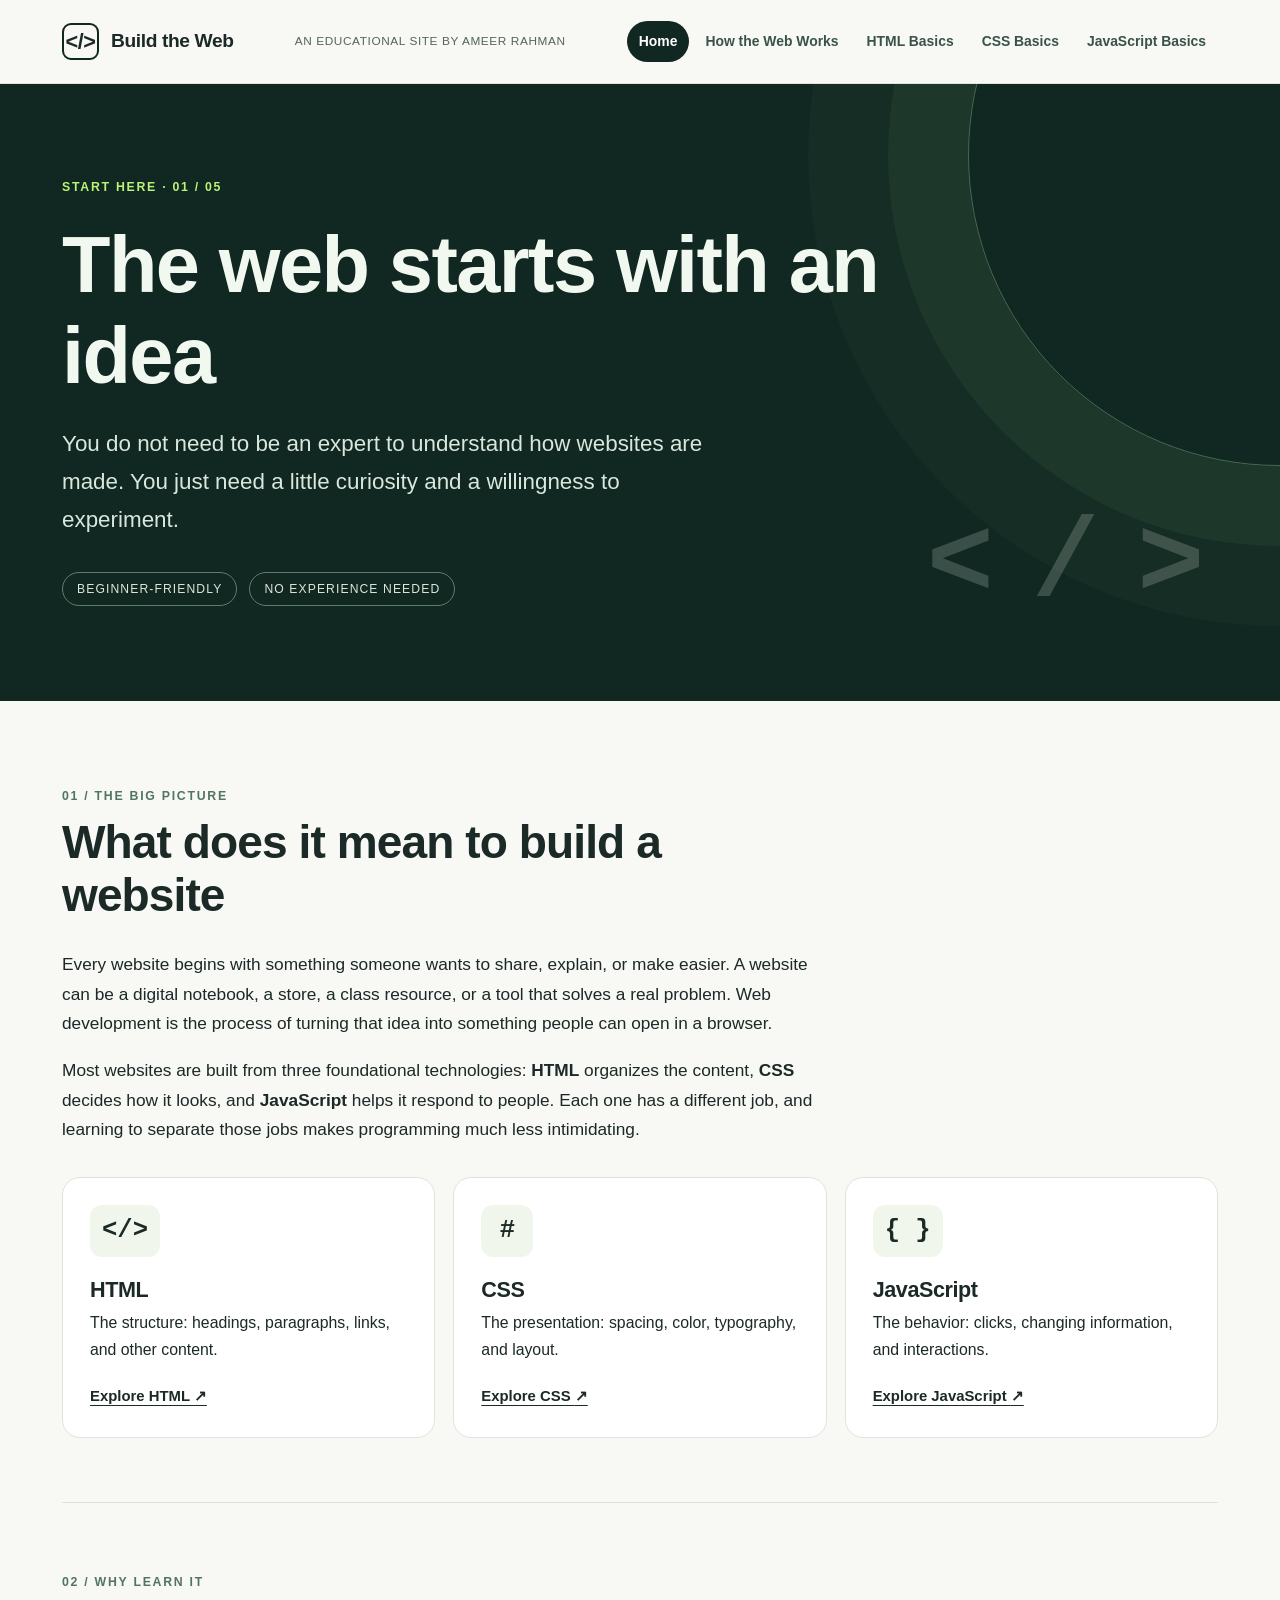
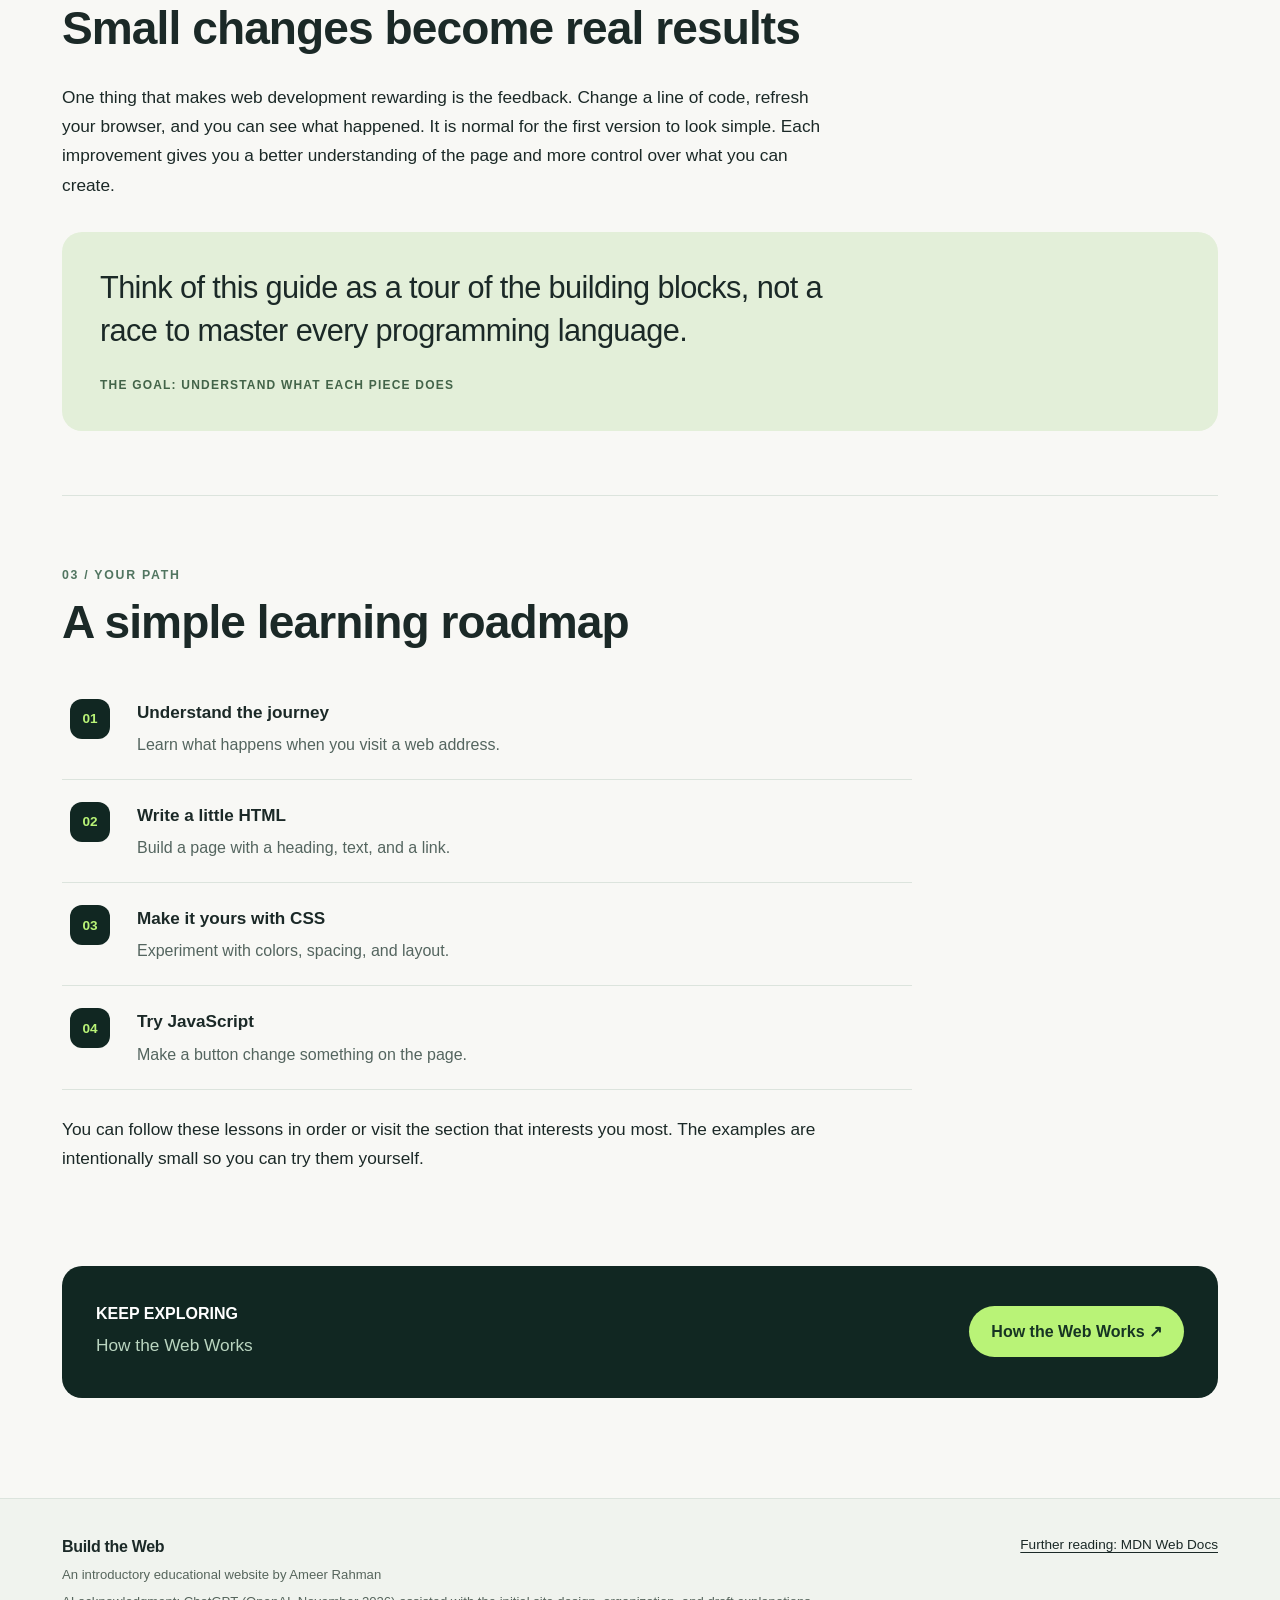
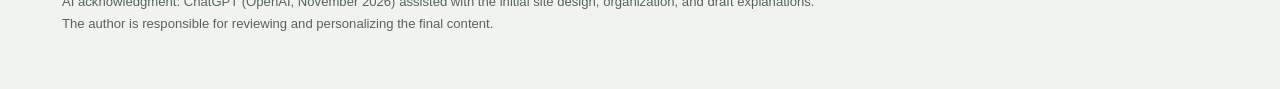
==== index.html @ 8b7e34bf "Initial commit - Website Creator Project" ====
<!doctype html>
<!-- Home page: introduces the site and links to the four lessons. -->
<html lang="en">
  <head>
    <!-- Page information for the browser and search engines. None of this appears on the page. -->
    <meta charset="utf-8">
    <meta name="viewport" content="width=device-width,initial-scale=1">
    <meta name="description" content="Build the Web: an approachable five-page guide to how websites work, HTML, CSS, and JavaScript.">
    <title>Home | Build the Web</title>
    <link rel="stylesheet" href="styles.css">
  </head>
  <body>

    <!--
      Skip link: stays off screen until a keyboard user presses Tab, then lets them jump straight to
      the main content.
    -->
    <a class="skip-link" href="#main">Skip to content</a>

    <!--
      Site header: the logo, author line, and navigation, repeated on every page.
      aria-current="page" marks the page being viewed, and styles.css uses it to highlight that
      link.
    -->
    <header class="site-header">
      <div class="header-inner shell">
        <a class="brand" href="index.html" aria-label="Build the Web, home">
          <span class="brand-mark" aria-hidden="true">&lt;/&gt;</span>
          <span>Build the Web</span>
        </a>
        <span class="byline">An educational site by Ameer Rahman</span>
        <nav aria-label="Main navigation">
          <a href="index.html" aria-current="page">Home</a>
          <a href="how-web-works.html">How the Web Works</a>
          <a href="html.html">HTML Basics</a>
          <a href="css.html">CSS Basics</a>
          <a href="javascript.html">JavaScript Basics</a>
        </nav>
      </div>
    </header>

    <!--
      Hero banner: the large dark area at the top that introduces this page. aria-hidden hides the
      decorative symbol from screen readers.
    -->
    <section class="hero">
      <div class="hero-inner shell">
        <span class="eyebrow">START HERE · 01 / 05</span>
        <h1>The web starts with an idea</h1>
        <p class="hero-lead">
          You do not need to be an expert to understand how websites are made. You just need a
          little curiosity and a willingness to experiment.
        </p>
        <div class="hero-meta">
          <span class="hero-chip">Beginner-friendly</span>
          <span class="hero-chip">No experience needed</span>
        </div>
        <div class="hero-visual" aria-hidden="true">&lt; / &gt;</div>
      </div>
    </section>

    <!--
      Main content. Each section's aria-labelledby points to the id of its heading, so screen
      readers can announce the section's name.
    -->
    <main class="main shell" id="main">

      <!-- Section 01: What does it mean to build a website -->
      <section class="section" aria-labelledby="intro">
        <div class="section-heading">
          <span class="section-number">01 / THE BIG PICTURE</span>
          <h2 id="intro">What does it mean to build a website</h2>
        </div>
        <p>
          Every website begins with something someone wants to share, explain, or make easier. A
          website can be a digital notebook, a store, a class resource, or a tool that solves a real
          problem. Web development is the process of turning that idea into something people can
          open in a browser.
        </p>
        <p>
          Most websites are built from three foundational technologies: <strong>HTML</strong>
          organizes the content, <strong>CSS</strong> decides how it looks, and
          <strong>JavaScript</strong> helps it respond to people. Each one has a different job, and
          learning to separate those jobs makes programming much less intimidating.
        </p>

        <!-- Three cards, one for each technology. styles.css arranges them in a row. -->
        <div class="feature-grid">
          <article class="feature">
            <span class="feature-symbol">&lt;/&gt;</span>
            <h3>HTML</h3>
            <p>The structure: headings, paragraphs, links, and other content.</p>
            <a href="html.html">Explore HTML <span aria-hidden="true">↗</span></a>
          </article>
          <article class="feature">
            <span class="feature-symbol">#</span>
            <h3>CSS</h3>
            <p>The presentation: spacing, color, typography, and layout.</p>
            <a href="css.html">Explore CSS <span aria-hidden="true">↗</span></a>
          </article>
          <article class="feature">
            <span class="feature-symbol">{ }</span>
            <h3>JavaScript</h3>
            <p>The behavior: clicks, changing information, and interactions.</p>
            <a href="javascript.html">Explore JavaScript <span aria-hidden="true">↗</span></a>
          </article>
        </div>
      </section>

      <!-- Section 02: Small changes become real results -->
      <section class="section" aria-labelledby="why">
        <div class="section-heading">
          <span class="section-number">02 / WHY LEARN IT</span>
          <h2 id="why">Small changes become real results</h2>
        </div>
        <p>
          One thing that makes web development rewarding is the feedback. Change a line of code,
          refresh your browser, and you can see what happened. It is normal for the first version to
          look simple. Each improvement gives you a better understanding of the page and more
          control over what you can create.
        </p>

        <!-- Highlighted quote. -->
        <div class="quote-card">
          <p>
            Think of this guide as a tour of the building blocks, not a race to master every
            programming language.
          </p>
          <span>THE GOAL: UNDERSTAND WHAT EACH PIECE DOES</span>
        </div>
      </section>

      <!-- Section 03: A simple learning roadmap -->
      <section class="section" aria-labelledby="roadmap">
        <div class="section-heading">
          <span class="section-number">03 / YOUR PATH</span>
          <h2 id="roadmap">A simple learning roadmap</h2>
        </div>

        <!--
          Numbered steps. The numbers are drawn by styles.css (see .steps li:before), not typed
          here.
        -->
        <ol class="steps">
          <li>
            <strong>Understand the journey</strong>
            <span>Learn what happens when you visit a web address.</span>
          </li>
          <li>
            <strong>Write a little HTML</strong>
            <span>Build a page with a heading, text, and a link.</span>
          </li>
          <li>
            <strong>Make it yours with CSS</strong>
            <span>Experiment with colors, spacing, and layout.</span>
          </li>
          <li>
            <strong>Try JavaScript</strong>
            <span>Make a button change something on the page.</span>
          </li>
        </ol>
        <p>
          You can follow these lessons in order or visit the section that interests you most. The
          examples are intentionally small so you can try them yourself.
        </p>
      </section>

      <!-- Link to the next page in the suggested reading order. -->
      <div class="next">
        <div>
          <strong>KEEP EXPLORING</strong>
          <p>How the Web Works</p>
        </div>
        <a href="how-web-works.html">How the Web Works <span aria-hidden="true">↗</span></a>
      </div>
    </main>

    <!-- Site footer: repeated on every page. -->
    <footer class="site-footer">
      <div class="footer-inner shell">
        <div class="footer-left">
          <strong>Build the Web</strong>
          <p>An introductory educational website by Ameer Rahman</p>
          <p>
            AI acknowledgment: ChatGPT (OpenAI, November 2026) assisted with the initial site
            design, organization, and draft explanations. The author is responsible for reviewing
            and personalizing the final content.
          </p>
        </div>
        <div class="footer-right">
          <a href="https://developer.mozilla.org/en-US/docs/Learn_web_development/Getting_started/Your_first_website" target="_blank" rel="noopener noreferrer">
            Further reading: MDN Web Docs
          </a>
        </div>
      </div>
    </footer>
  </body>
</html>
---- styles.css ----
/* styles.css: the one stylesheet shared by all five pages.

   Contents:
   1. Font and color variables
   2. Base styles for plain HTML elements
   3. Page layout and accessibility helpers
   4. Site header and navigation
   5. Hero banner
   6. Page sections
   7. Content components (cards, steps, diagram, glossary, code samples, and so on)
   8. Site footer
   9. Responsive rules for smaller screens */
/* 1. FONT AND COLOR VARIABLES
   Each value is named once here and reused with var(--name).
   Changing a value here updates it everywhere on the site.

   --font uses the font already installed on the device: San Francisco on a Mac,
   Segoe UI on Windows, Roboto on Android. Nothing has to be downloaded. */
:root {
  --font: -apple-system, BlinkMacSystemFont, "Segoe UI", Roboto, Helvetica, Arial, sans-serif;
  --bg: #f8f8f5;
  --ink: #1b2927;
  --muted: #54655f;
  --dark: #112722;
  --accent: #b9f377;
  --line: #dce4dd;
  --surface: #fff;
  --soft: #f1f6ed;
}

/* 2. BASE STYLES
   These apply to plain HTML elements before any class is involved.

   border-box means an element's width includes its padding and border,
   which makes sizes much easier to predict. */
* {
  box-sizing: border-box;
}

html {
  scroll-behavior: smooth;
}

body {
  margin: 0;
  background: var(--bg);
  font-family: var(--font);
  color: var(--ink);
  line-height: 1.7;
}

a {
  color: inherit;
}

/* Shows a clear outline when someone moves through links with the keyboard. */
a:focus-visible,
button:focus-visible {
  outline: 3px solid #0a8b72;
  outline-offset: 4px;
}

h1,
h2,
h3,
.brand {
  font-family: var(--font);
  line-height: 1.15;
}

/* clamp(min, preferred, max) lets text grow with the screen width (vw) within set limits. */
h1 {
  font-size: clamp(3rem, 6.2vw, 5.7rem);
  letter-spacing: -0.02em;
  margin: 0.25em 0 0.3em;
  max-width: 900px;
}

h2 {
  font-size: clamp(2rem, 3.6vw, 3.1rem);
  letter-spacing: -0.02em;
  margin: 8px 0 20px;
  max-width: 740px;
}

h3 {
  font-size: 1.35rem;
  letter-spacing: -0.02em;
}

p {
  font-size: 1.08rem;
  margin: 0 0 18px;
  max-width: 760px;
}

small {
  font-size: 0.8rem;
}

code,
pre {
  font-family: ui-monospace, SFMono-Regular, Consolas, monospace;
}

p code,
li code {
  background: #e9eee6;
  border-radius: 5px;
  padding: 0.15em 0.3em;
  font-size: 0.9em;
}

/* 3. LAYOUT AND ACCESSIBILITY HELPERS
   .shell centers content and limits how wide it can get. */
.shell {
  max-width: 1220px;
  margin: 0 auto;
  padding: 0 32px;
}

/* Moved off screen until it receives keyboard focus. */
.skip-link {
  position: absolute;
  left: -9999px;
  background: #fff;
  padding: 8px;
  z-index: 20;
}

.skip-link:focus {
  left: 12px;
  top: 10px;
}

/* 4. SITE HEADER AND NAVIGATION */
.site-header {
  border-bottom: 1px solid var(--line);
  background: rgba(248, 248, 245, 0.97);
}

.header-inner {
  min-height: 83px;
  display: flex;
  justify-content: space-between;
  align-items: center;
  gap: 20px;
}

.brand {
  display: flex;
  gap: 12px;
  align-items: center;
  text-decoration: none;
  font-weight: 700;
  font-size: 1.2rem;
  letter-spacing: -0.02em;
}

.brand-mark {
  border: 2px solid var(--dark);
  border-radius: 9px;
  width: 37px;
  height: 37px;
  display: inline-flex;
  align-items: center;
  justify-content: center;
  font-size: 1.35rem;
  line-height: 1;
}

.byline {
  font-weight: 500;
  letter-spacing: 0.05em;
  font-size: 0.74rem;
  color: var(--muted);
  text-transform: uppercase;
}

nav {
  display: flex;
  gap: 4px;
  flex-wrap: wrap;
  justify-content: flex-end;
}

nav a {
  font-size: 0.87rem;
  font-weight: 600;
  text-decoration: none;
  border-radius: 100px;
  padding: 9px 12px;
  color: #39534a;
}

nav a:hover {
  background: #e7efe4;
}

/* Highlights the link for the page being viewed. */
nav a[aria-current="page"] {
  background: var(--dark);
  color: #fff;
}

/* 5. HERO BANNER */
.hero {
  background: var(--dark);
  color: #f1f8f0;
  position: relative;
  overflow: hidden;
}

/* The decorative circle in the corner. :after creates it without any extra HTML,
   and overflow: hidden on .hero cuts off the part outside the banner. */
.hero:after {
  content: "";
  position: absolute;
  border: 1px solid #446a52;
  border-radius: 50%;
  width: 620px;
  height: 620px;
  right: -310px;
  top: -240px;
  box-shadow:
    0 0 0 80px rgba(168, 220, 138, 0.05),
    0 0 0 160px rgba(168, 220, 138, 0.03);
  pointer-events: none;
}

.hero-inner {
  padding: 88px 32px 95px;
  position: relative;
  z-index: 1;
}

/* Small uppercase labels. */
.eyebrow,
.section-number,
.pill-label {
  font-size: 0.77rem;
  text-transform: uppercase;
  letter-spacing: 0.14em;
  font-weight: 700;
}

.eyebrow {
  color: var(--accent);
}

.hero-lead {
  font-size: clamp(1.13rem, 2vw, 1.4rem);
  color: #d9e7dc;
  max-width: 670px;
}

.hero-meta {
  margin-top: 32px;
  display: flex;
  gap: 12px;
  flex-wrap: wrap;
  align-items: center;
}

.hero-chip {
  border: 1px solid #5d7f68;
  border-radius: 30px;
  padding: 6px 14px;
  color: #dce7d9;
  font-size: 0.76rem;
  text-transform: uppercase;
  letter-spacing: 0.09em;
}

.hero-visual {
  position: absolute;
  bottom: 40px;
  right: 60px;
  opacity: 0.19;
  font-size: 7rem;
  font-family: monospace;
  font-weight: 700;
  letter-spacing: -0.13em;
  pointer-events: none;
}

/* 6. PAGE SECTIONS */
.main {
  padding: 16px 32px 100px;
}

.section {
  padding: 64px 0;
  border-bottom: 1px solid var(--line);
}

.section:last-of-type {
  border: 0;
}

.section-heading {
  margin-bottom: 28px;
}

.section-number {
  color: #517560;
}

/* 7. CONTENT COMPONENTS

   Feature cards. minmax(0, 1fr) makes equal columns that can shrink on narrow screens. */
.feature-grid {
  display: grid;
  grid-template-columns: repeat(3, minmax(0, 1fr));
  gap: 18px;
  margin: 32px 0 0;
}

.feature,
.simple-card {
  background: var(--surface);
  border: 1px solid var(--line);
  border-radius: 18px;
  padding: 27px;
}

.feature-symbol {
  font-family: monospace;
  font-size: 1.6rem;
  font-weight: 700;
  display: inline-flex;
  background: var(--soft);
  border-radius: 12px;
  height: 52px;
  min-width: 52px;
  align-items: center;
  justify-content: center;
  padding: 0 12px;
}

.feature h3 {
  margin: 21px 0 8px;
}

.feature p,
.simple-card p {
  font-size: 0.99rem;
}

.feature a {
  font-size: 0.93rem;
  font-weight: 700;
  text-decoration: underline;
  text-underline-offset: 4px;
}

/* Quote card */
.quote-card {
  border-radius: 20px;
  background: #e3efd9;
  padding: 34px 38px;
  margin-top: 32px;
}

.quote-card p {
  font-family: var(--font);
  font-size: clamp(1.45rem, 2.4vw, 2.1rem);
  line-height: 1.4;
  letter-spacing: -0.02em;
}

.quote-card span {
  font-size: 0.75rem;
  font-weight: 700;
  letter-spacing: 0.1em;
  color: #436449;
}

/* Numbered steps. A CSS counter counts each li and :before displays the number. */
.steps {
  list-style: none;
  counter-reset: lesson;
  padding: 0;
  max-width: 850px;
  margin: 25px 0;
}

.steps li {
  counter-increment: lesson;
  display: flex;
  flex-direction: column;
  gap: 4px;
  padding: 21px 18px 21px 75px;
  position: relative;
  border-bottom: 1px solid var(--line);
}

.steps li:before {
  content: counter(lesson, decimal-leading-zero);
  position: absolute;
  left: 8px;
  top: 22px;
  background: var(--dark);
  color: var(--accent);
  font:
    700 0.85rem var(--font);
  width: 40px;
  height: 40px;
  border-radius: 12px;
  display: grid;
  place-items: center;
}

.steps strong {
  font-size: 1.07rem;
}

.steps span {
  color: var(--muted);
}

/* Request and response diagram */
.diagram {
  display: flex;
  align-items: center;
  gap: 22px;
  justify-content: center;
  border-radius: 18px;
  padding: 42px 20px;
  background: #e8f1e5;
  margin: 28px 0 25px;
  max-width: 850px;
}

.diagram-node {
  background: white;
  border: 1px solid #c9d7c9;
  border-radius: 14px;
  padding: 22px 28px;
  min-width: 210px;
  display: flex;
  flex-direction: column;
  gap: 5px;
  align-items: center;
  text-align: center;
}

.diagram-icon {
  border-radius: 100px;
  background: var(--dark);
  color: var(--accent);
  font-weight: 700;
  font-size: 0.75rem;
  padding: 8px 11px;
}

.diagram-arrows {
  font-size: 0.85rem;
  font-weight: 700;
  color: #45745a;
  display: flex;
  flex-direction: column;
  gap: 11px;
  white-space: nowrap;
}

.diagram-node small {
  color: var(--muted);
}

/* Two-column and three-column card layouts */
.split-grid {
  display: grid;
  grid-template-columns: repeat(2, minmax(0, 1fr));
  gap: 16px;
  margin: 24px 0;
}

.split-grid.three {
  grid-template-columns: repeat(3, minmax(0, 1fr));
}

.pill-label {
  color: #3f7556;
}

.simple-card h3 {
  margin: 15px 0 8px;
}

/* Glossary */
.glossary {
  max-width: 850px;
}

.glossary > div {
  padding: 16px 0;
  border-bottom: 1px solid var(--line);
  display: grid;
  grid-template-columns: 180px 1fr;
  gap: 20px;
}

.glossary dt {
  font-weight: 700;
  font-size: 1.1rem;
}

.glossary dd {
  margin: 0;
  color: var(--muted);
}

/* Takeaway box */
.takeaway {
  background: #e8f0e5;
  border-left: 5px solid #6aa66d;
  border-radius: 0 15px 15px 0;
  margin: 32px 0 10px;
  padding: 22px 28px;
  max-width: 850px;
}

.takeaway strong {
  font-family: var(--font);
  font-size: 1.18rem;
}

.takeaway p {
  margin: 8px 0 0;
  font-size: 1rem;
}

/* Code samples. overflow-x: auto lets long lines scroll instead of breaking the layout. */
.code-card {
  background: #142722;
  border-radius: 18px;
  margin: 26px 0;
  overflow: hidden;
  max-width: 860px;
  box-shadow: 0 8px 25px rgba(0, 0, 0, 0.07);
}

.code-top {
  display: flex;
  justify-content: space-between;
  align-items: center;
  padding: 13px 22px;
  border-bottom: 1px solid #345043;
  color: #c4d8c5;
  font-size: 0.73rem;
  letter-spacing: 0.09em;
  font-weight: 700;
}

.code-card pre {
  margin: 0;
  padding: 28px 24px;
  overflow-x: auto;
  font-size: 0.95rem;
  line-height: 1.8;
  color: #d9efda;
}

/* Before and after CSS demo */
.before-after {
  display: grid;
  grid-template-columns: 1fr 1fr;
  gap: 16px;
  max-width: 870px;
  margin: 30px 0;
}

.demo-box {
  background: white;
  border-radius: 16px;
  padding: 26px;
  min-height: 200px;
  border: 1px solid var(--line);
}

.demo-box > span {
  font-size: 0.72rem;
  letter-spacing: 0.08em;
  color: var(--muted);
  font-weight: 700;
}

.demo-box .mini-title {
  margin: 14px 0;
  font-size: 1.7rem;
  font-weight: 700;
}

.demo-plain .mini-title {
  font:
    700 1.2rem Arial,
    sans-serif;
}

.demo-plain p {
  font:
    1rem Arial,
    sans-serif;
}

.demo-styled {
  background: #1f584c;
  color: #f3f8ed;
}

.demo-styled .mini-title {
  font-size: 2.1rem;
  letter-spacing: -0.02em;
}

.demo-styled p {
  color: #e1eee4;
}

.demo-styled > span {
  color: #beebbd;
}

/* Resource links */
.resources {
  border: 1px solid var(--line);
  padding: 26px 30px;
  background: white;
  border-radius: 18px;
  max-width: 860px;
  margin: 30px 0;
}

.resources h3 {
  margin: 0 0 10px;
}

.resources ul {
  margin: 12px 0 0;
  padding-left: 20px;
}

.resources li {
  padding: 6px 0;
}

.resources a {
  text-decoration: underline;
  text-underline-offset: 3px;
  font-weight: 600;
}

/* Next page banner */
.next {
  margin: 10px 0 0;
  border-radius: 20px;
  background: var(--dark);
  color: white;
  padding: 34px;
  display: flex;
  justify-content: space-between;
  align-items: center;
  gap: 20px;
}

.next p {
  margin: 4px 0;
  color: #bad5c0;
}

.next a {
  background: var(--accent);
  color: #163423;
  text-decoration: none;
  font-weight: 700;
  padding: 12px 22px;
  border-radius: 100px;
  white-space: nowrap;
}

/* 8. SITE FOOTER */
.site-footer {
  border-top: 1px solid var(--line);
  padding: 34px 0 50px;
  background: #f0f3ee;
}

.footer-inner {
  display: flex;
  justify-content: space-between;
  gap: 30px;
  align-items: flex-start;
}

.footer-inner p {
  font-size: 0.82rem;
  color: #56655c;
  max-width: 760px;
  margin: 4px 0;
}

.footer-left strong {
  font-family: var(--font);
  letter-spacing: -0.02em;
}

.footer-right {
  font-size: 0.85rem;
  text-align: right;
}

.footer-right a {
  text-decoration: underline;
  text-underline-offset: 3px;
}

/* 9. RESPONSIVE RULES
   A media query only applies while its condition is true.

   Tablets and small laptops: stack the header and the card grids. */
@media (max-width: 850px) {
  .header-inner {
    align-items: flex-start;
    flex-direction: column;
    padding-top: 17px;
    padding-bottom: 16px;
  }
  .feature-grid,
  .split-grid.three {
    grid-template-columns: 1fr;
  }
  .hero-visual {
    display: none;
  }
  .hero-inner {
    padding-top: 75px;
    padding-bottom: 80px;
  }
}

/* Phones: use one column throughout and tighten the spacing. */
@media (max-width: 650px) {
  .shell {
    padding-left: 20px;
    padding-right: 20px;
  }
  .main {
    padding-bottom: 60px;
  }
  .hero-inner {
    padding: 63px 20px 70px;
  }
  .section {
    padding: 44px 0;
  }
  .feature-grid,
  .split-grid,
  .before-after {
    grid-template-columns: 1fr;
  }
  .diagram {
    flex-direction: column;
  }
  .diagram-arrows {
    transform: rotate(90deg);
    margin: 10px 0;
  }
  .diagram-node {
    min-width: 80%;
  }
  .glossary > div {
    grid-template-columns: 1fr;
    gap: 3px;
  }
  .next {
    align-items: flex-start;
    flex-direction: column;
  }
  .footer-inner {
    flex-direction: column;
  }
  .footer-right {
    text-align: left;
  }
  .byline {
    display: none;
  }
  nav {
    justify-content: flex-start;
  }
  nav a {
    font-size: 0.82rem;
    padding: 7px 10px;
  }
  .code-card pre {
    font-size: 0.82rem;
  }
  .quote-card {
    padding: 26px;
  }
  .feature {
    padding: 23px;
  }
}

/* Turns off smooth scrolling for people who ask their device to reduce motion. */
@media (prefers-reduced-motion: reduce) {
  html {
    scroll-behavior: auto;
  }
}
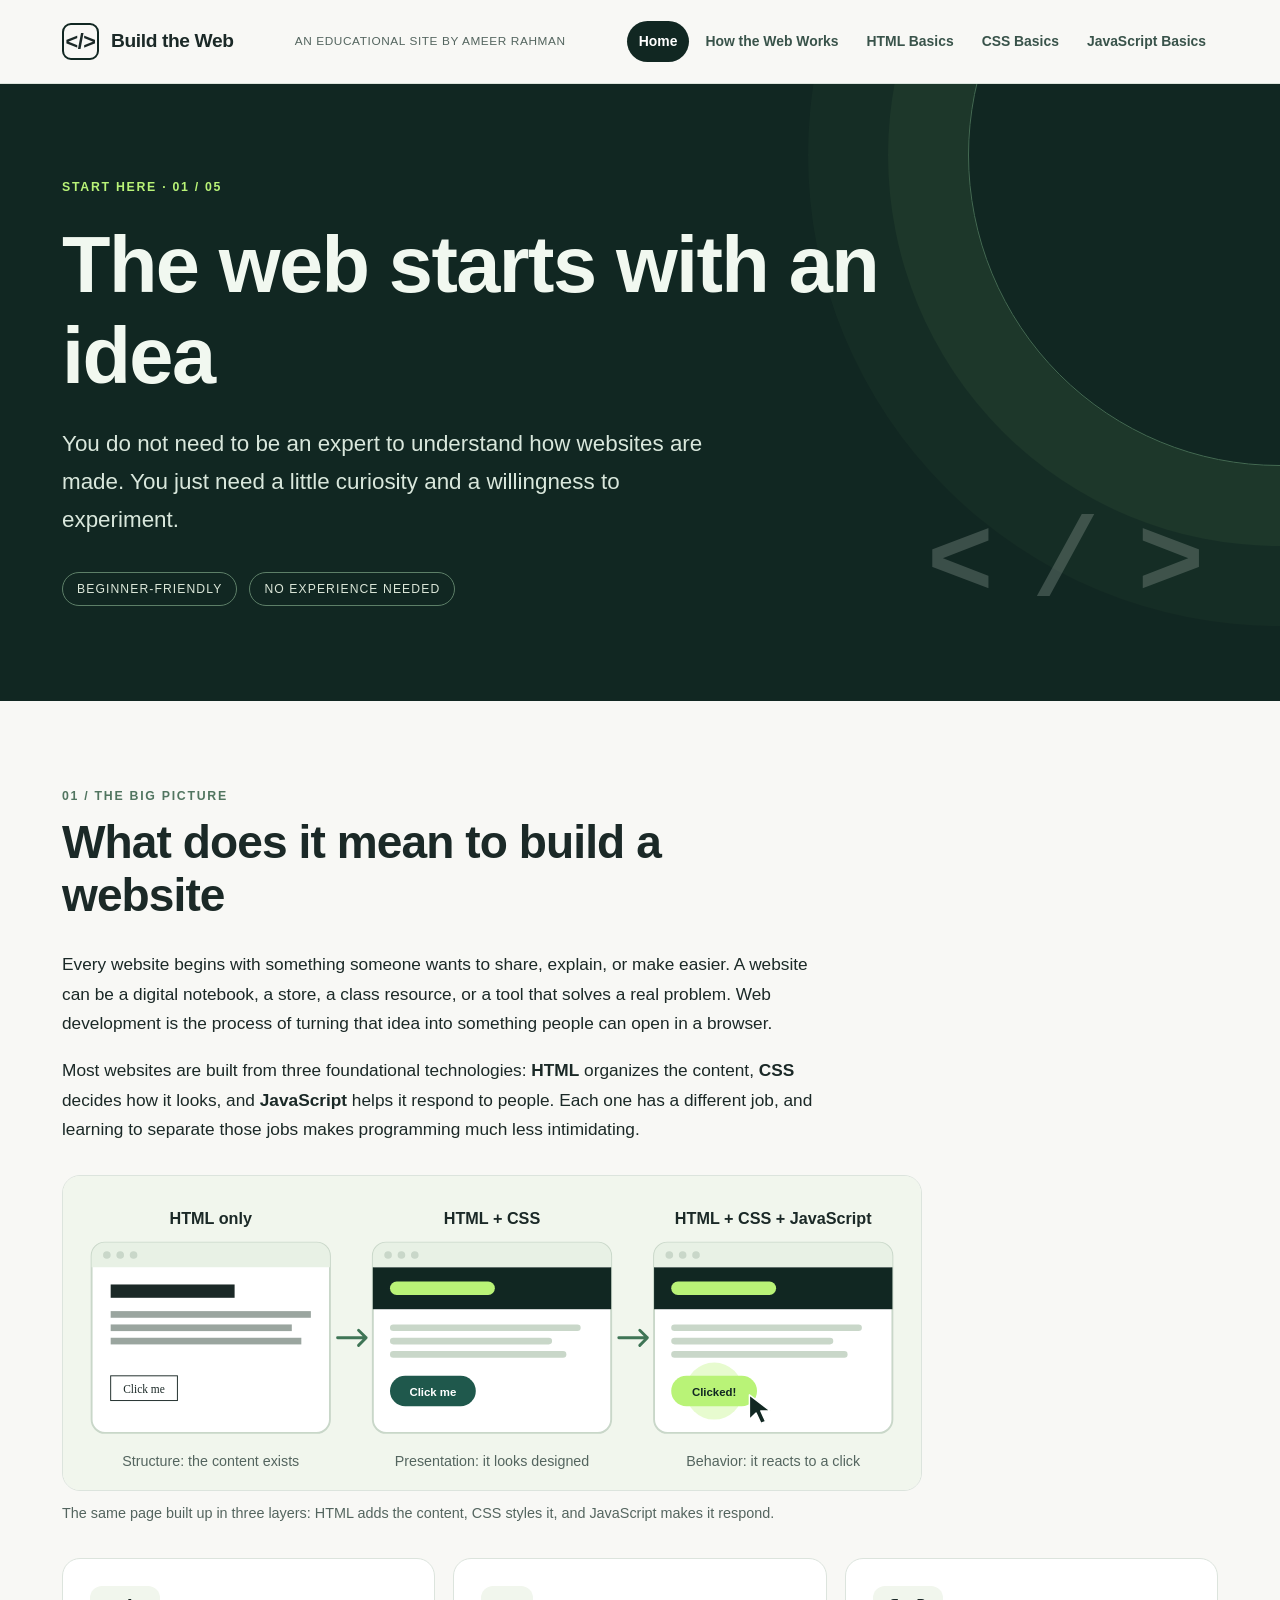
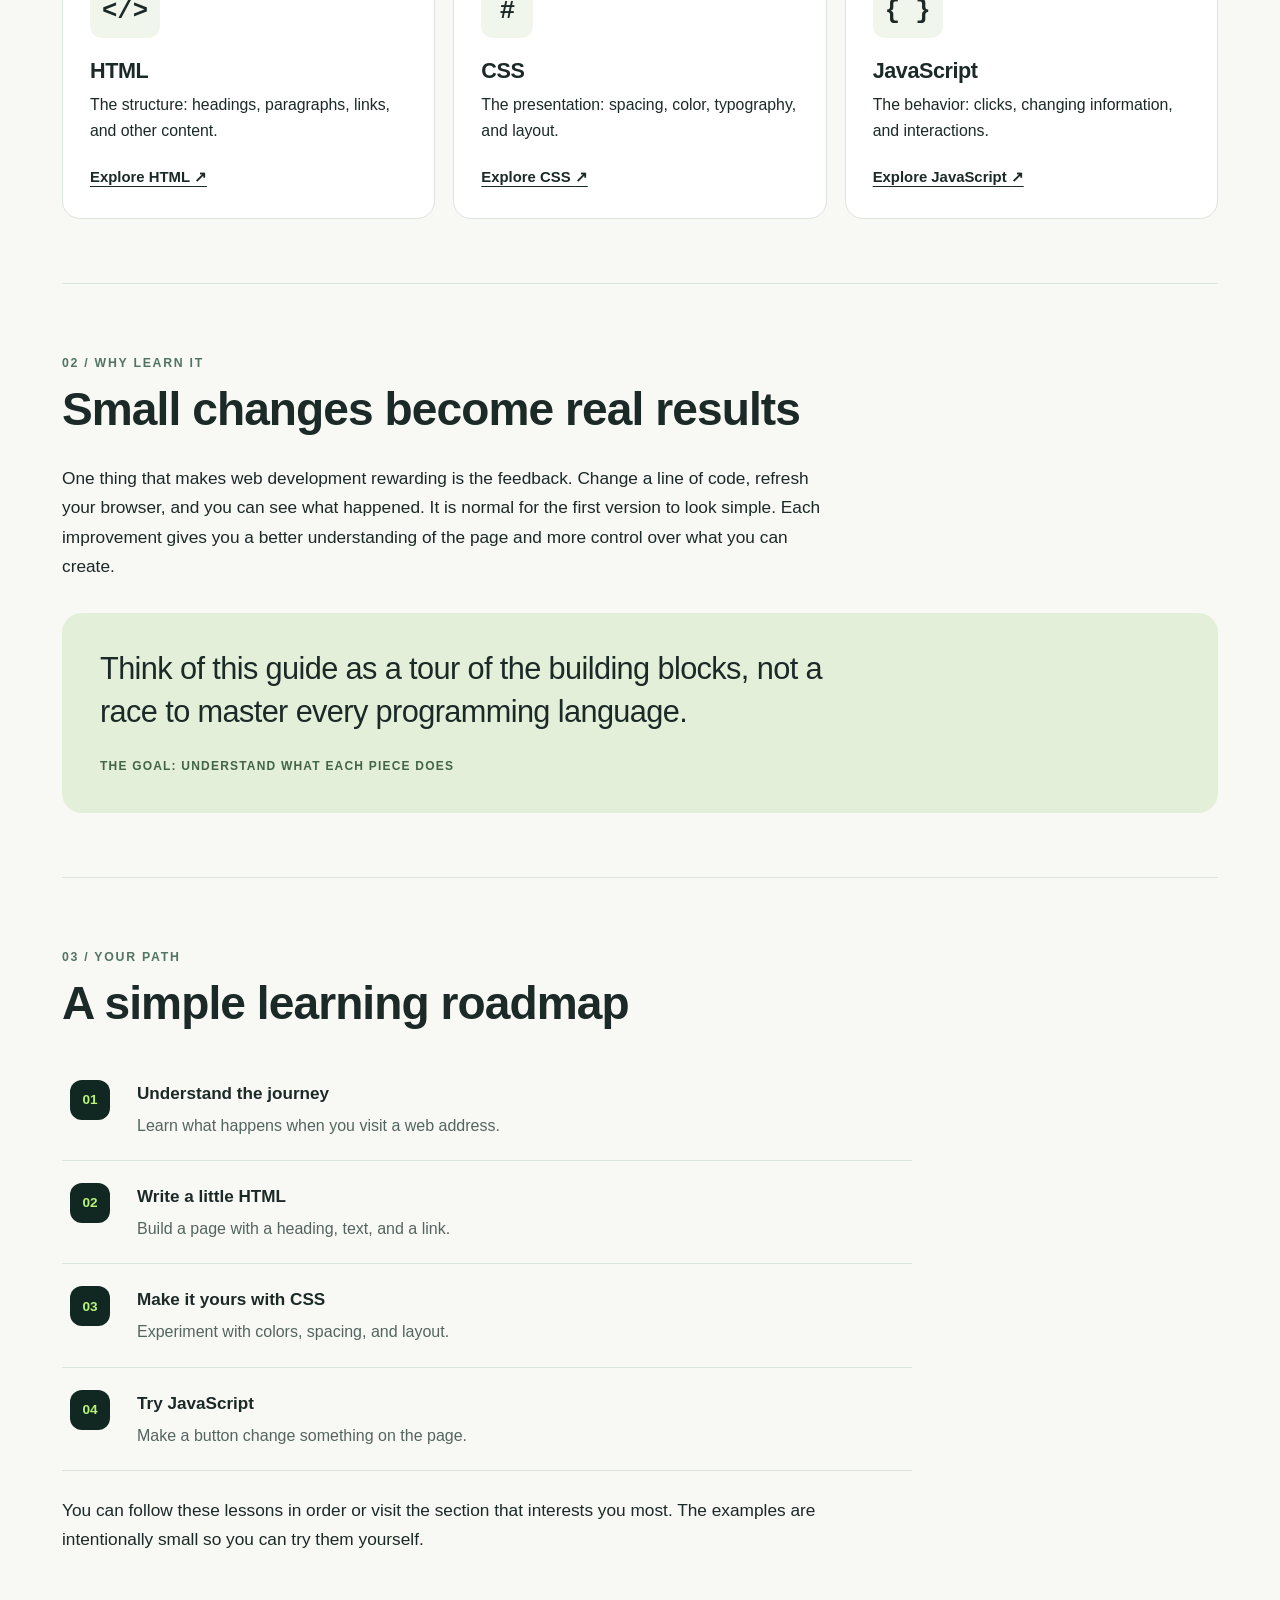
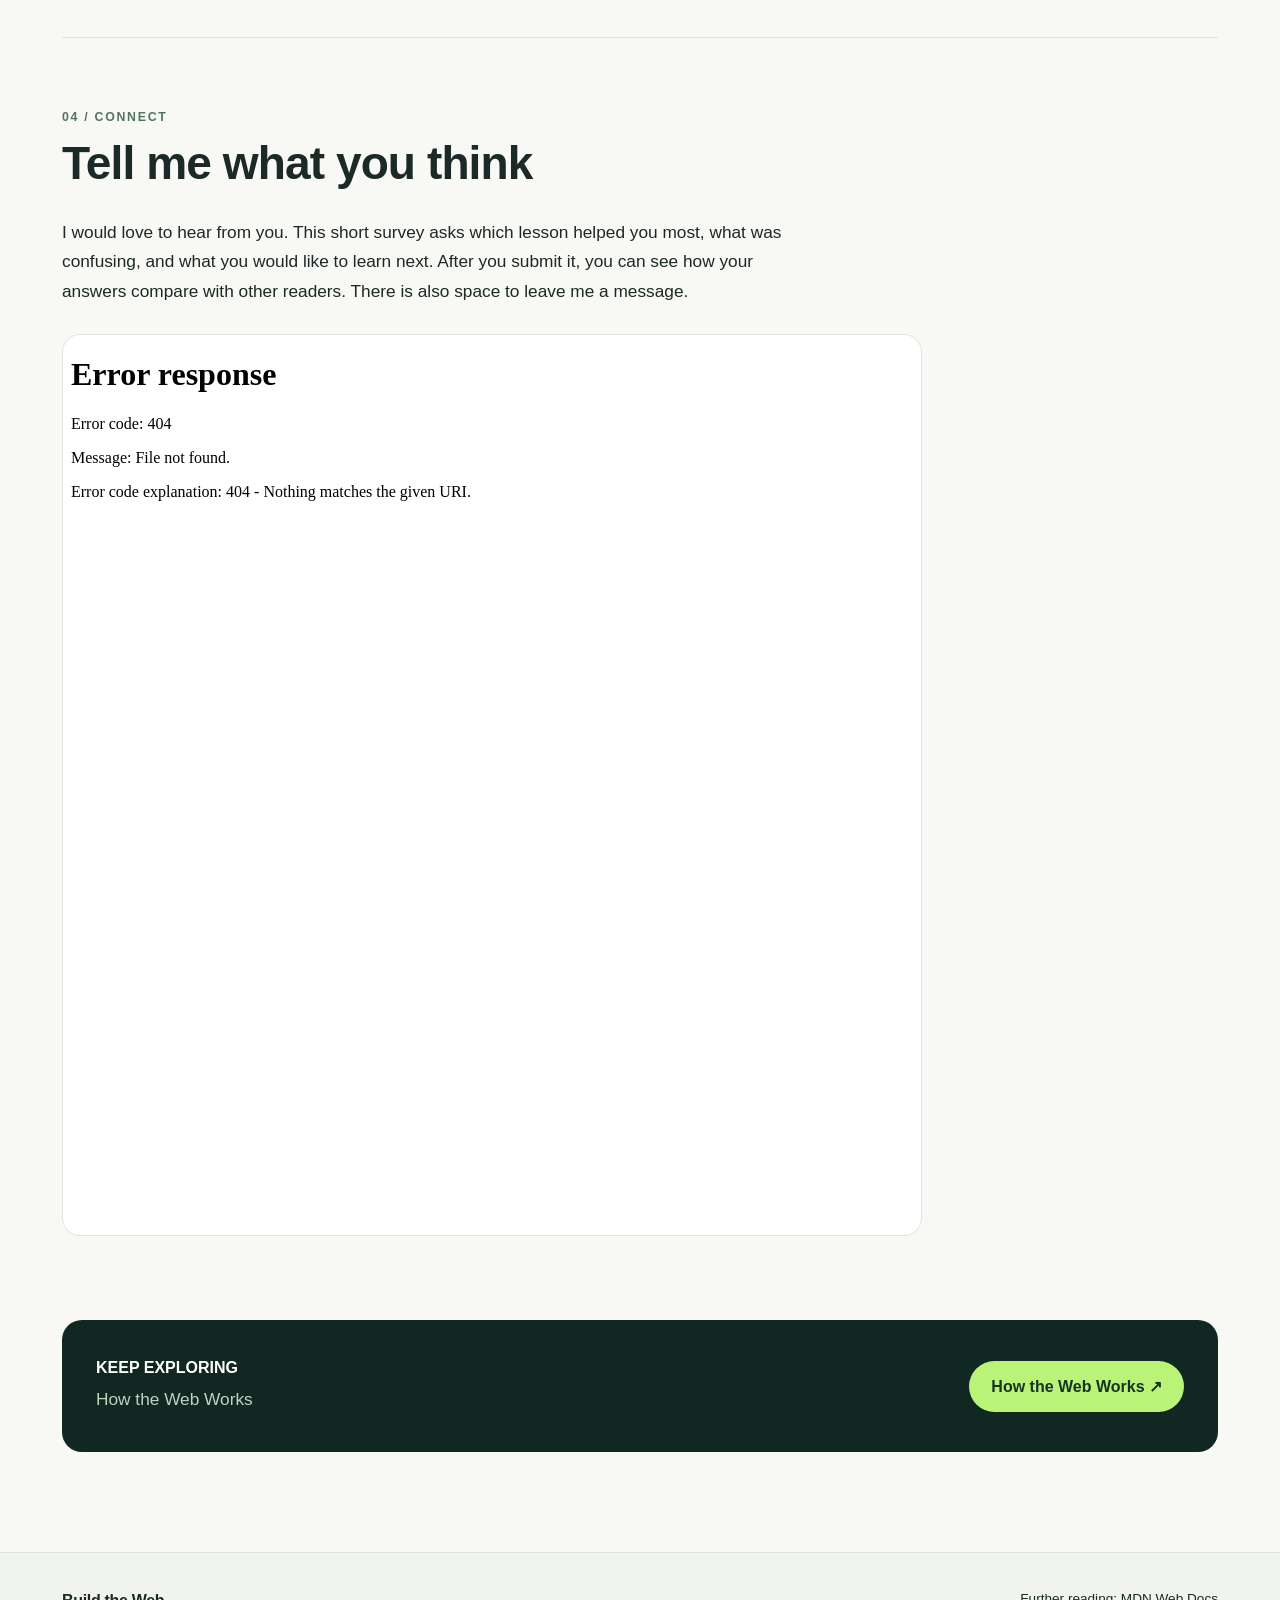
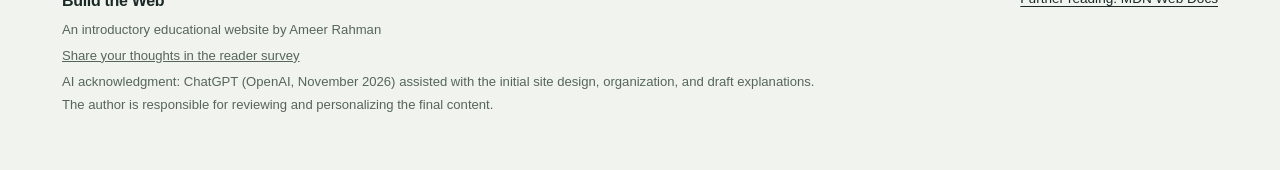
==== commit b6f3e90e: "made it more interactice and videos are added" ====
--- a/index.html
+++ b/index.html
@@ -83,6 +83,12 @@
           <strong>JavaScript</strong> helps it respond to people. Each one has a different job, and
           learning to separate those jobs makes programming much less intimidating.
         </p>
+
+        <!-- Image: alt text describes the image for people who cannot see it. -->
+        <figure class="figure">
+          <img src="images/three-layers.svg" width="900" height="330" alt="Three browser windows side by side. The first shows a plain, unstyled page with a basic button. The second shows the same page with colors and rounded shapes. The third shows the styled button after a mouse click has changed it to say Clicked.">
+          <figcaption>The same page built up in three layers: HTML adds the content, CSS styles it, and JavaScript makes it respond.</figcaption>
+        </figure>
 
         <!-- Three cards, one for each technology. styles.css arranges them in a row. -->
         <div class="feature-grid">
@@ -165,6 +171,28 @@
         </p>
       </section>
 
+      <!-- Section 04: Tell me what you think -->
+      <section class="section" id="connect" aria-labelledby="connect-title">
+        <div class="section-heading">
+          <span class="section-number">04 / CONNECT</span>
+          <h2 id="connect-title">Tell me what you think</h2>
+        </div>
+        <p>
+          I would love to hear from you. This short survey asks which lesson helped you most, what
+          was confusing, and what you would like to learn next. After you submit it, you can see how
+          your answers compare with other readers. There is also space to leave me a message.
+        </p>
+
+        <!--
+          Reader survey: a Google Form shown inside the page with an iframe. To change it, open the
+          form in Google Forms, click Send, choose the embed tab (the < > icon), and copy only the
+          link inside src="...".
+        -->
+        <div class="survey">
+          <iframe src="PASTE-GOOGLE-FORM-EMBED-LINK-HERE" title="Reader survey" loading="lazy">Loading the survey…</iframe>
+        </div>
+      </section>
+
       <!-- Link to the next page in the suggested reading order. -->
       <div class="next">
         <div>
@@ -181,6 +209,7 @@
         <div class="footer-left">
           <strong>Build the Web</strong>
           <p>An introductory educational website by Ameer Rahman</p>
+          <p><a href="index.html#connect">Share your thoughts in the reader survey</a></p>
           <p>
             AI acknowledgment: ChatGPT (OpenAI, November 2026) assisted with the initial site
             design, organization, and draft explanations. The author is responsible for reviewing
--- a/styles.css
+++ b/styles.css
@@ -679,6 +679,66 @@
   white-space: nowrap;
 }
 
+/* Images. Each image sits in a figure with a caption underneath.
+   width: 100% and height: auto let the image shrink to fit without being stretched. */
+.figure {
+  margin: 30px 0;
+  max-width: 860px;
+}
+
+.figure img {
+  display: block;
+  width: 100%;
+  height: auto;
+  border: 1px solid var(--line);
+  border-radius: 18px;
+}
+
+.figure figcaption,
+.video figcaption {
+  margin-top: 10px;
+  font-size: 0.9rem;
+  color: var(--muted);
+}
+
+/* Embedded video. aspect-ratio keeps the frame 16:9 at every screen width. */
+.video {
+  margin: 30px 0;
+  max-width: 860px;
+}
+
+.video-frame {
+  aspect-ratio: 16 / 9;
+  border-radius: 18px;
+  overflow: hidden;
+  background: var(--dark);
+}
+
+.video-frame iframe {
+  display: block;
+  width: 100%;
+  height: 100%;
+  border: 0;
+}
+
+/* Reader survey (an embedded Google Form). If the form is taller than the frame,
+   it scrolls inside the frame. */
+.survey {
+  max-width: 860px;
+  margin: 28px 0 10px;
+  border: 1px solid var(--line);
+  border-radius: 18px;
+  overflow: hidden;
+  background: var(--surface);
+}
+
+.survey iframe {
+  display: block;
+  width: 100%;
+  height: 900px;
+  border: 0;
+}
+
 /* 8. SITE FOOTER */
 .site-footer {
   border-top: 1px solid var(--line);
@@ -796,6 +856,12 @@
   .code-card pre {
     font-size: 0.82rem;
   }
+  .figure {
+    overflow-x: auto;
+  }
+  .figure img {
+    min-width: 600px;
+  }
   .quote-card {
     padding: 26px;
   }
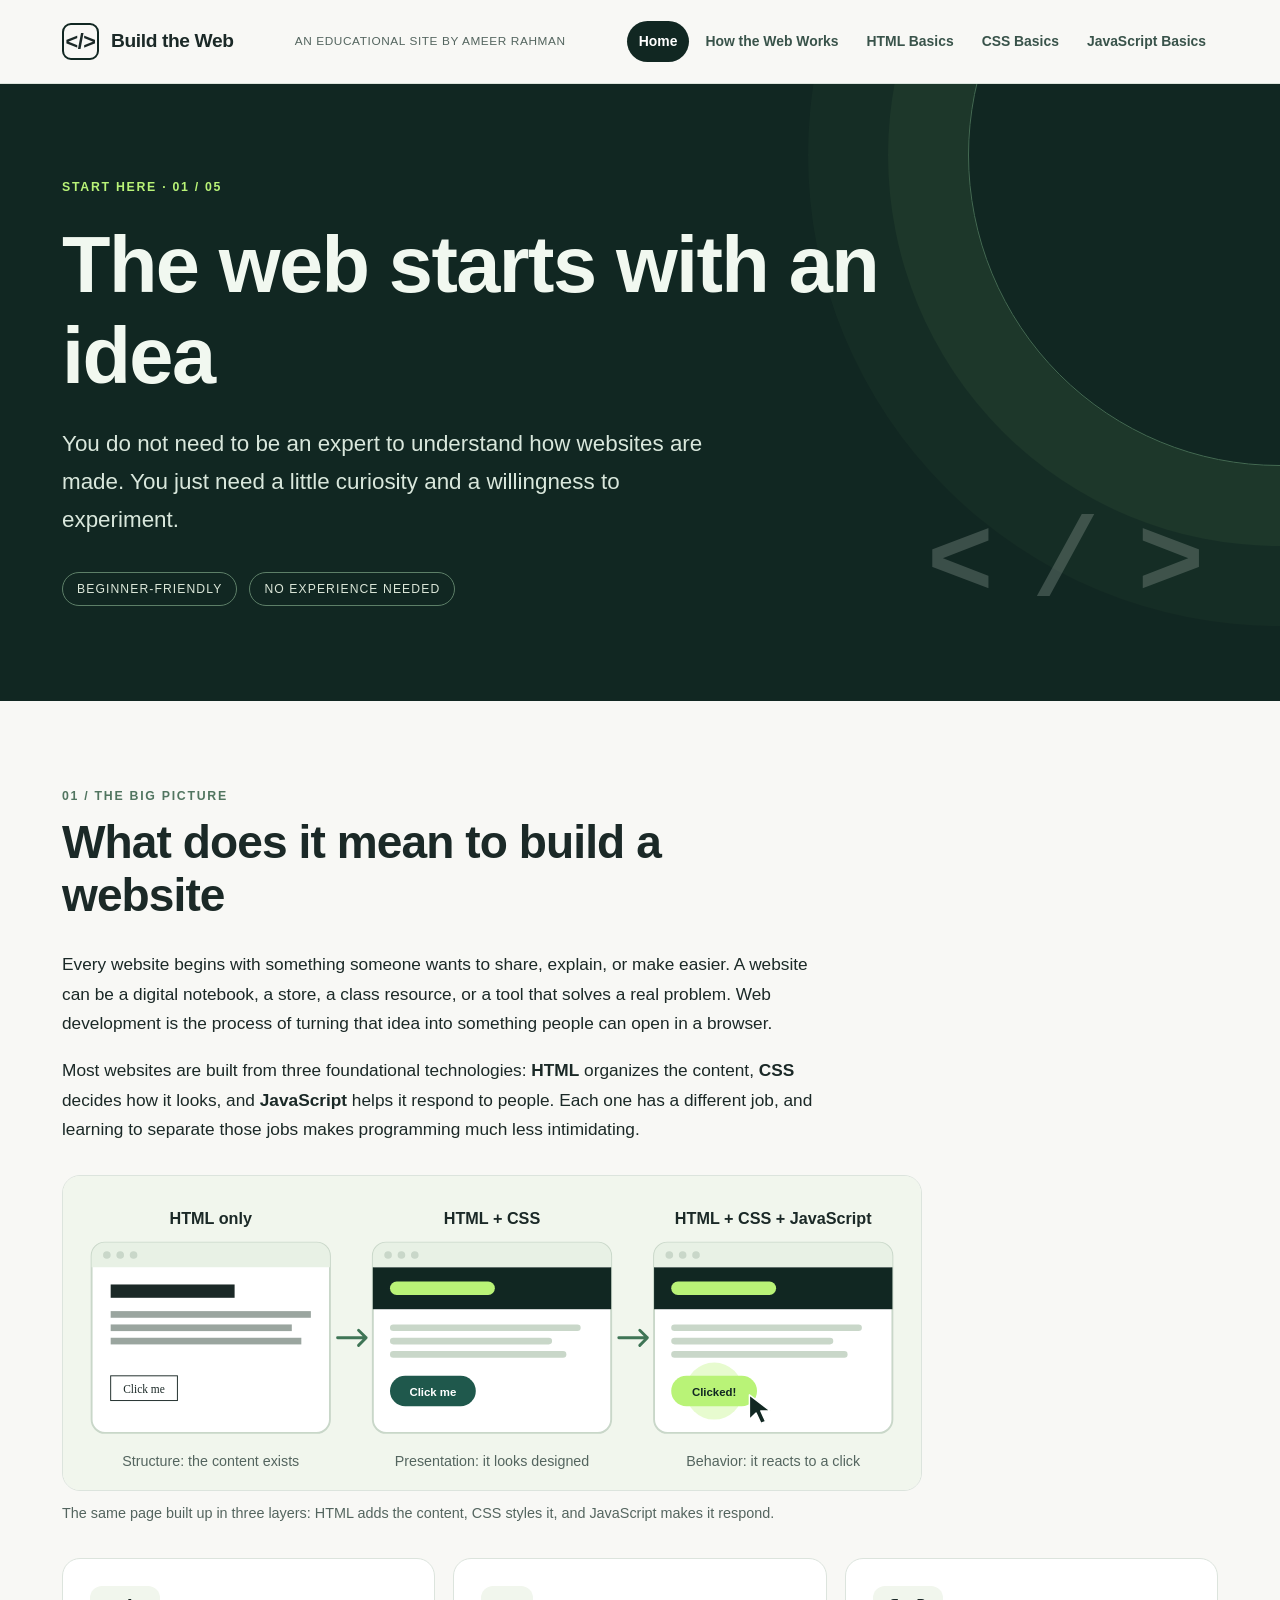
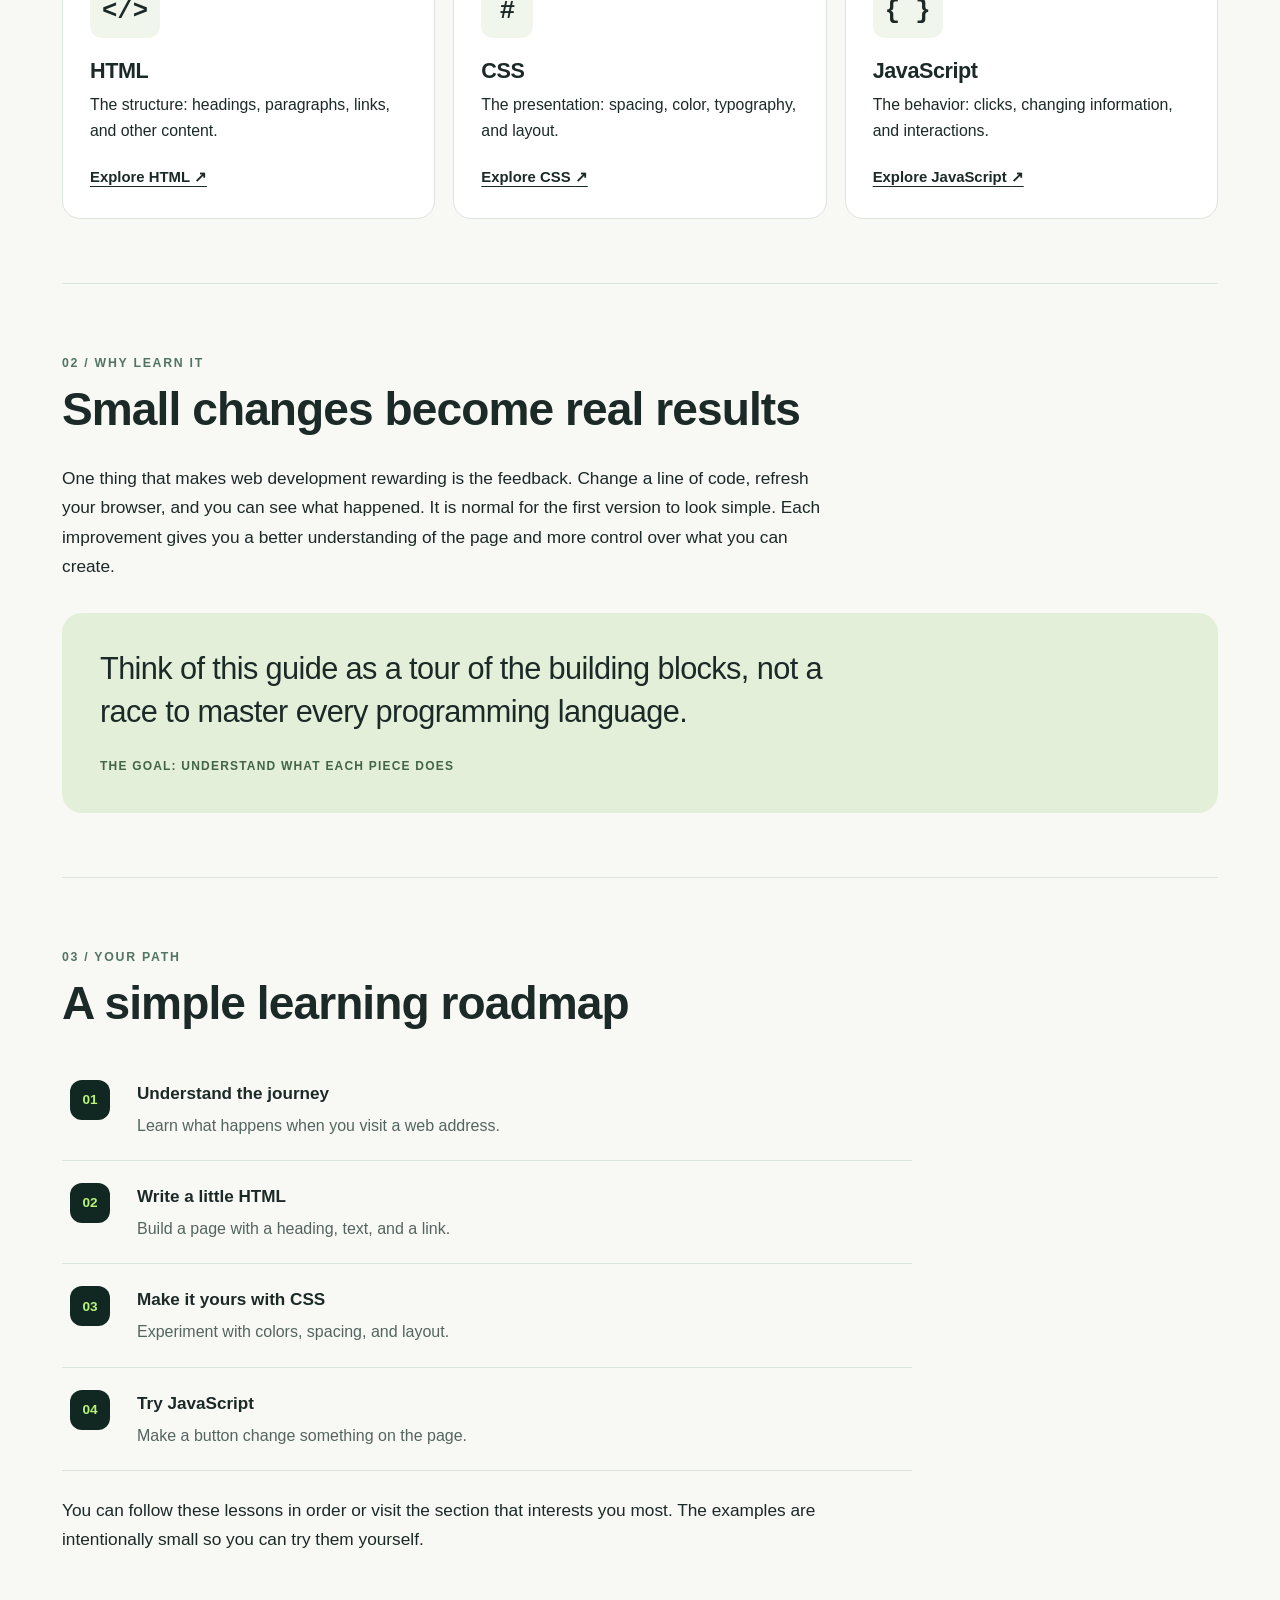
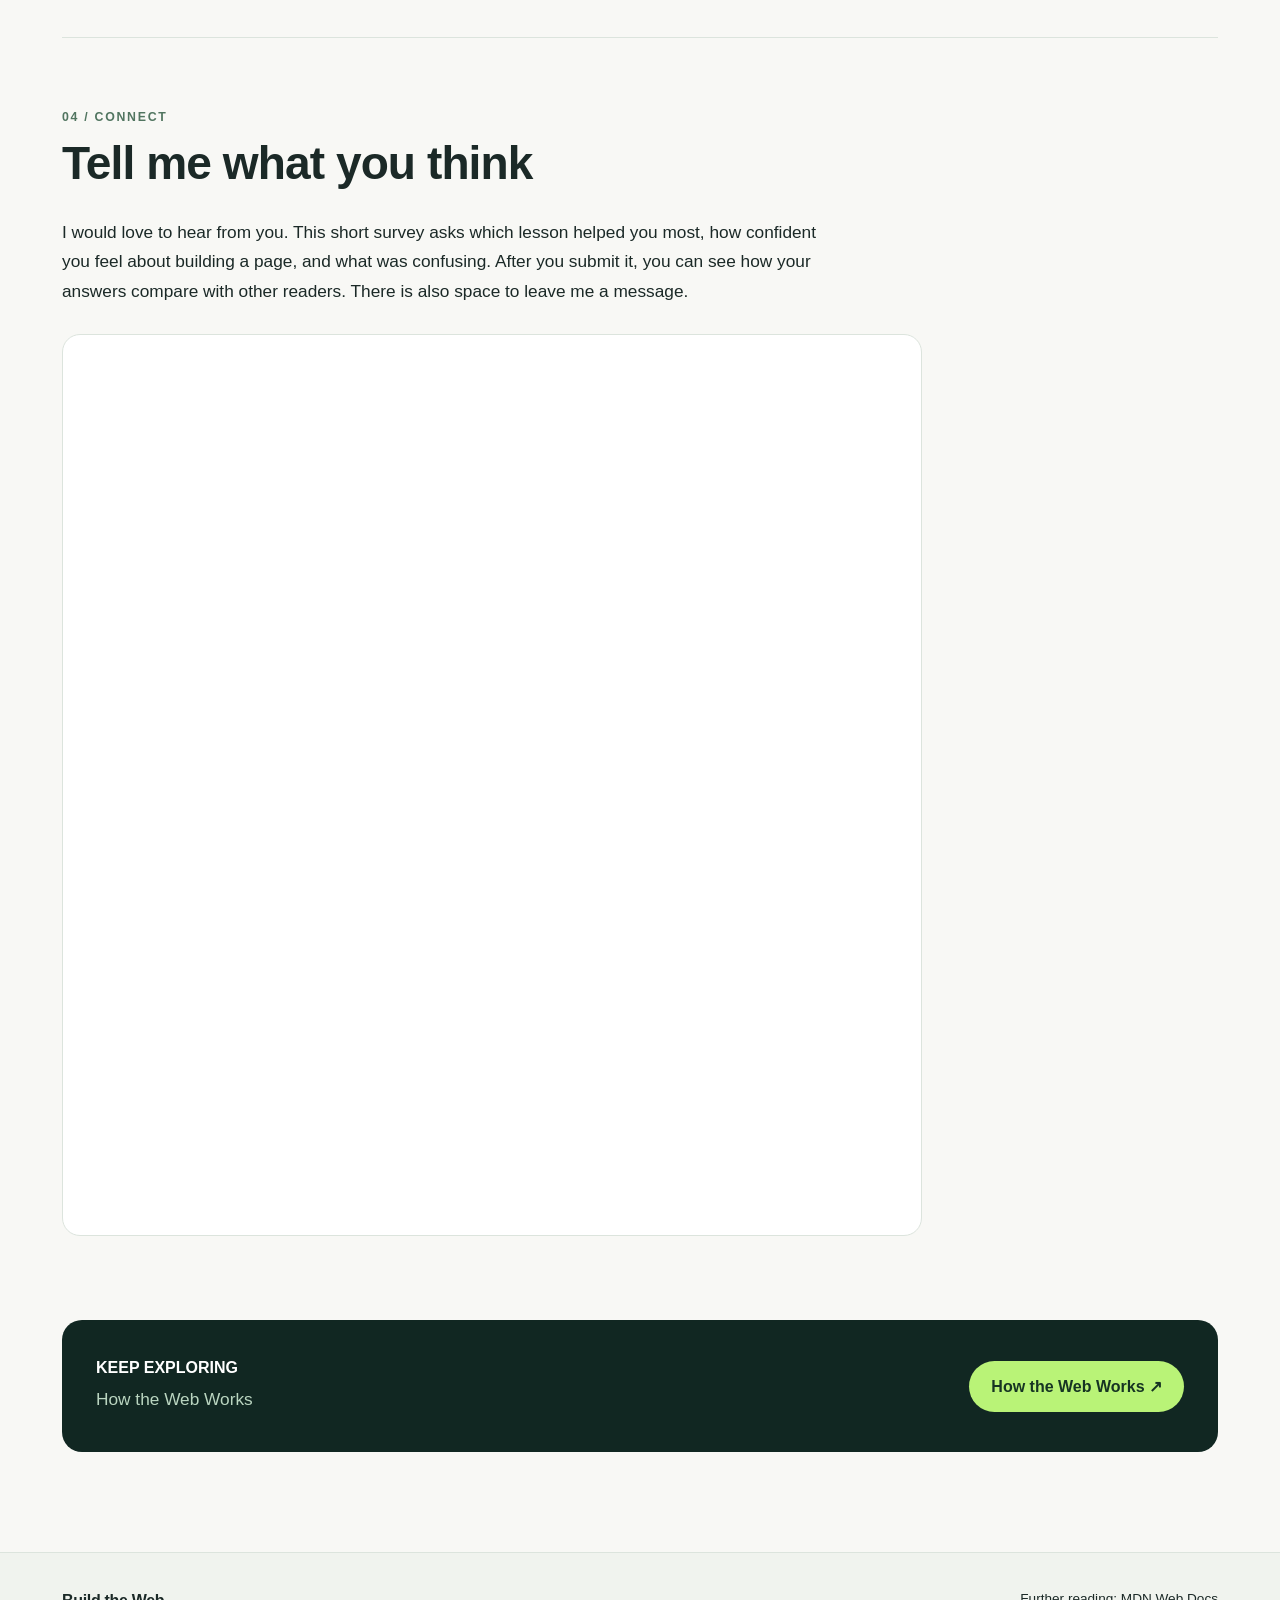
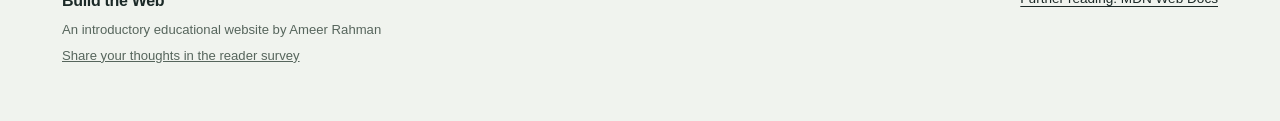
==== commit 8e1adba1: "added survey" ====
--- a/index.html
+++ b/index.html
@@ -178,9 +178,10 @@
           <h2 id="connect-title">Tell me what you think</h2>
         </div>
         <p>
-          I would love to hear from you. This short survey asks which lesson helped you most, what
-          was confusing, and what you would like to learn next. After you submit it, you can see how
-          your answers compare with other readers. There is also space to leave me a message.
+          I would love to hear from you. This short survey asks which lesson helped you most, how
+          confident you feel about building a page, and what was confusing. After you submit it, you
+          can see how your answers compare with other readers. There is also space to leave me a
+          message.
         </p>
 
         <!--
@@ -189,7 +190,7 @@
           link inside src="...".
         -->
         <div class="survey">
-          <iframe src="PASTE-GOOGLE-FORM-EMBED-LINK-HERE" title="Reader survey" loading="lazy">Loading the survey…</iframe>
+          <iframe src="https://docs.google.com/forms/d/e/1FAIpQLSfhWqoEiDcwfFRRtYPy7rCQNQvYtCJkRVdlp3SieerC6G67uw/viewform?embedded=true" title="Reader survey" loading="lazy">Loading the survey…</iframe>
         </div>
       </section>
 
@@ -210,11 +211,6 @@
           <strong>Build the Web</strong>
           <p>An introductory educational website by Ameer Rahman</p>
           <p><a href="index.html#connect">Share your thoughts in the reader survey</a></p>
-          <p>
-            AI acknowledgment: ChatGPT (OpenAI, November 2026) assisted with the initial site
-            design, organization, and draft explanations. The author is responsible for reviewing
-            and personalizing the final content.
-          </p>
         </div>
         <div class="footer-right">
           <a href="https://developer.mozilla.org/en-US/docs/Learn_web_development/Getting_started/Your_first_website" target="_blank" rel="noopener noreferrer">
